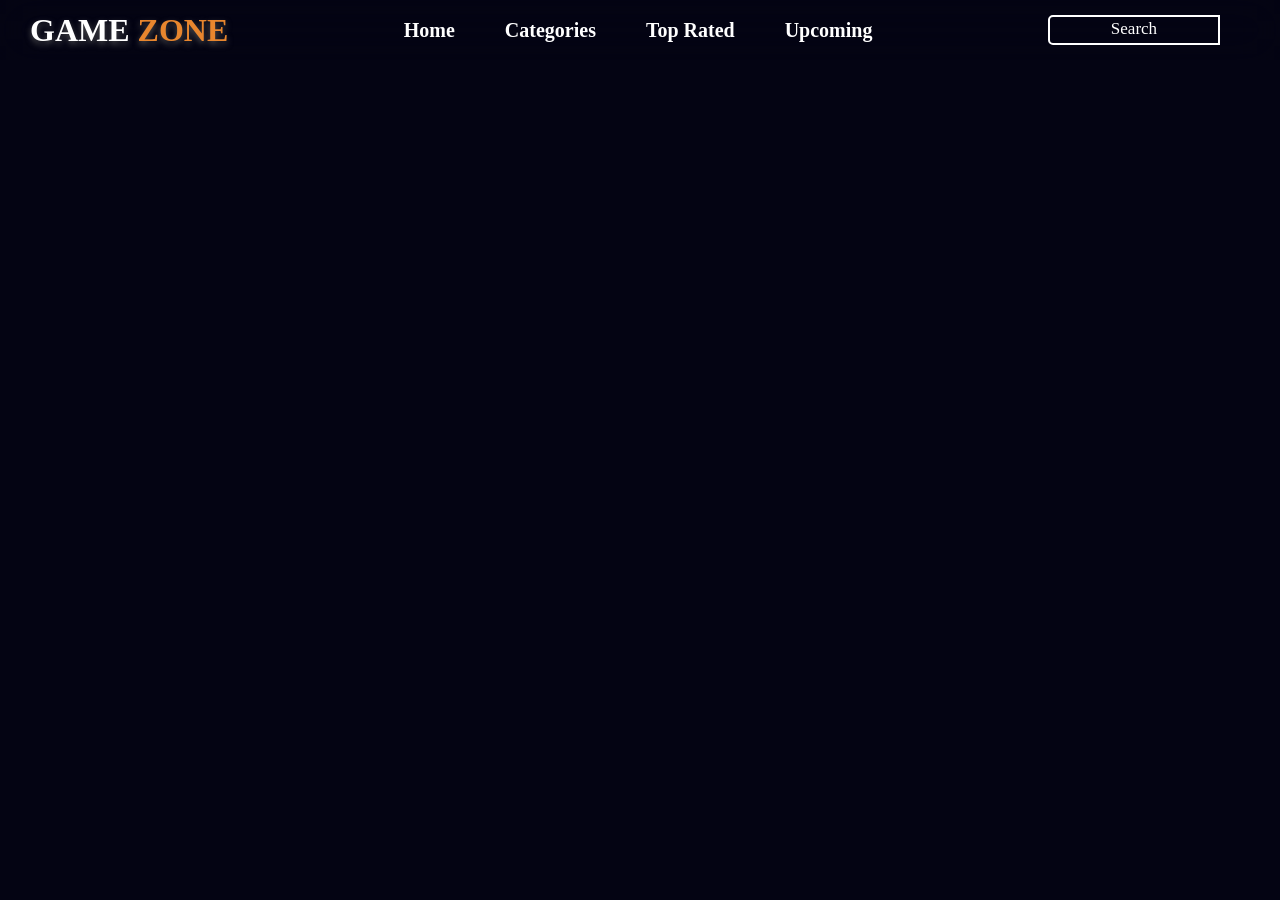
==== category.html @ 9d4fc652 "Category.html added and built nav bar in it" ====
<!DOCTYPE html>
<html lang="en">
<head>
    <meta charset="UTF-8">
    <meta name="viewport" content="width=device-width, initial-scale=1.0">
    <title>Document</title>
    <link rel="stylesheet" href="style.css">
</head>
<body id="category-html">
    <!-- NAVBAR STARTS -->
    <div class="nav">
        <h1 class="nav-heading">GAME <span style="color: #e8862e;;">ZONE</span></h1>
        <div class="nav-links">
            <a href="csi.html" class="cat-link">Home</a>
            <a href="" class="cat-link">Categories</a>
            <a href="#Top" class="cat-link">Top Rated</a>
            <a href="#" class="cat-link">Upcoming</a>
        </div>
        <div class="search-bar">
            <input type="text" class="search" placeholder="Search">
            <div class="search-icon"></div>
        </div>
    </div>
    <!-- NAVBAR ENDS -->
</body>
</html>
---- style.css ----
*{
    margin: 0;
    padding: 0;
    box-sizing: border-box;
    font-family: Georgia, 'Times New Roman', Times, serif;
    color: white;
}
body{
   min-height: 100vh;
}

/* NAVBAR STARTS */
.nav{
    z-index: 99;
    position: absolute;
    top: 0;
    left: 0;
    display: flex;
    justify-content: space-between;
    align-items: center;
    padding: 30px;
    width: 100%;
    height: 50px;
    backdrop-filter: blur(20px);
}
.nav-heading{
    text-shadow: 0 3px 6px rgb(83, 83, 83);
    font-family: Georgia, 'Times New Roman', Times, serif;
}
.nav-links{
    display: flex;
    gap: 50px;
}
.link, .cat-link{
    text-decoration: none;
    color: rgb(190, 188, 188);
    font-weight: 800;
    font-family: Georgia, 'Times New Roman', Times, serif;
    font-size: 20px;
}
.link:hover{
    color: #e8862e;
}
.search-bar{
    display: flex;
}
.search{
    border: 2px solid white;
    border-top-left-radius: 5px;
    border-bottom-left-radius: 5px;
    height: 30px;
    background-color: transparent;
}
.search::placeholder{
    text-align: center;
    color: white;
    font-family: Georgia, 'Times New Roman', Times, serif;
    font-size: 17px;
}
.search-icon{
    width: 30px;
    height: 30px;
    background-image: url('search-icon.png');
    background-size: cover;
    background-position: center;
    border-top-right-radius: 5px;
    border-bottom-right-radius: 5px;
}

/* NAVBAR ENDS */

/* HEADER STARTS */

.main-content{
    display: flex;
    position: relative;
    justify-content: center;
    align-items: center;
    height: 100vh;
    background-image: url('images/ui.jpg');
    background-size: cover;
    background-position: center;
    background-attachment: fixed;
}
.main-content::after{
    content: "";
    position: absolute;
    bottom: 0;
    left: 0;
    width: 100%;
    height: 150px; 
    background: linear-gradient(to bottom, transparent, #01020f);
    pointer-events: none;
}
/* #01051e */
.main-text{
    margin-top: 200px;
    display: block;
    padding-top: 60px;
    padding-bottom: 40px;
    border-radius: 30px;
    font-size: 30px;
    width: 700px;
    position: absolute;
    left: 80px;
    backdrop-filter: blur(1.5px);
    animation: fade-up ease-in;
    animation-timeline: scroll(); 
    animation-range: 0% 100%;
}
@keyframes fade-up {
    from {
        transform: scale(1);
        opacity: 1;
    }
    to {
        transform: scale(0);
        opacity: 0;
    }
}
.hero-text{
    text-shadow: 0 3px 6px rgb(83, 83, 83);
    font-family: Georgia, 'Times New Roman', Times, serif;
}
.hero-para{
    font-size: 20px;
    font-family:Cambria, Cochin, Georgia, Times, 'Times New Roman', serif;
    color: rgb(190, 188, 188);
    margin-top: 40px;
}
.explore{
    display: flex;
    justify-content: center;
    align-items: center;
    margin-top: 30px;
    height: 40px;
    width: 200px;
    border: 2px solid white;
    border-radius: 10px;
    background-color: transparent;
    font-size: 16px;
    font-family: Georgia, 'Times New Roman', Times, serif;
    font-weight: 600;
    color: white;
    text-shadow: 0 3px 6px rgb(83, 83, 83);
}
.Explore:hover{
    color: #e8862e;
}

/* HEADER ENDS */

/* MAIN STARTS */

main{
    background-color:#01020f;
}
.section{
    display: flex;
    justify-content: space-between;
    align-items: center;
    width: 100%;
    height: auto;
    padding: 30px;
    animation: fade linear;
    animation-timeline: view();
    animation-range: entry 0 cover 40%;
}
#Popular{
    padding-top: 70px;
}
.section-heading{
    font-size: 40px;
    font-weight: 800;
    letter-spacing: 3px;
    text-shadow: 0 3px 6px rgb(83, 83, 83);
    margin-bottom: 10px;
}
.section-text{
    color: rgb(190, 188, 188);
    font-size: 20px;
}
.view{
    height: 30px;
}
#view{
    height: 30px;
    background-color: transparent;
    border: none;
     font-size: 20px;
}
.section-cards {
    display: grid;
    grid-template-columns: repeat(4, 1fr);     
    gap: 20px;                              
    padding: 40px;
    animation: fade linear;
    animation-timeline: view();
    animation-range: entry 0 cover 40%;
}
@keyframes fade{
    from{
        opacity: 0;
        scale: .5;
    }
    to{
        opacity: 1;
        scale: 1;
    }
}
.card {
  display: flex;
  flex-direction: column;
  color: white;
  height: 170px;
  width: 20vw;
  padding-inline: 20px;
  padding-block: 15px;
  background-color: #071336;
  box-shadow: 0 0 15px 5px #071336;
  border-radius: 10px;
  transition: all .5s ease-in-out;
}
#card1{
    background-image: url("images/Cyberpunk.png");
    background-size: cover;
    background-position: center;
}
#card2{
    background-image: url("images/pubg.webp");
    background-size: cover;
    background-position: center;
}
#card3{
    background-image: url("images/Survival.webp");
    background-size: cover;
    background-position: center;
}
#card4{
    background-image: url("images/RPG.webp");
    background-size: cover;
    background-position: center;
}
#card5{
    background-image: url("images/Tony\ Hawk\'s.webp");
    background-size: cover;
    background-position: center;
}
#card6{
    background-image: url("images/Grand\ Theft\ Auto.webp");
    background-size: cover;
    background-position: center;
}
#card7{
    background-image: url("images/Elden\ Ring.jpg");
    background-size: cover;
    background-position: center;
}
#card8{
    background-image: url("images/Super\ Mario\ Galaxy\ 2.jpg");
    background-size: cover;
    background-position: center;
}
.card-section{
    margin-block: auto;
    margin-inline: auto;
    width: 70%;
    height: 35%;
    border-radius: 20px;
    border: 2px solid white;
    background-color: transparent;
    font-size: clamp(.8rem, 2vw, 2em);
    font-weight: 700;
    backdrop-filter: blur(20px);
}
.card:hover{
    transform: translateY(-20px);
}

/* MAIN ENDS */

/* FOOTER STARTS */

.foot{
    display: grid;
    grid-template-columns: 2fr 1fr 1fr ;     
    gap: 20px;                              
    padding: 40px;
    background-color: #040413;
}
.footer-cards{
    background-color: transparent;
    border: none;
    border-radius: 8px;
    padding: 20px;
    color: white;
    height: 200px;
}
.conclude{
    display: flex;
    flex-direction: column;
}
.foot-card-head{
    font-size: 40px;
    font-family:'Times New Roman', Times, serif;
    margin-bottom: 20px;
    text-shadow: 0 3px 6px rgb(83, 83, 83);
}
.nav-link{
    margin-bottom: 10px;
    text-decoration: none;
    color: rgb(190, 188, 188);
    font-weight: 600;
    font-family: Arial, Helvetica, sans-serif;
    font-size: 16px;
}
.foot-card-text{
    font-family: Arial, Helvetica, sans-serif;
    color: rgb(190, 188, 188);
    font-size: 17px;
    font-weight: 600;
}

/* FOOTER ENDS */

/* CATEGORY.HTML */

#category-html{
    background-color: #040413;
}
.cat-link{
    color: white;
}
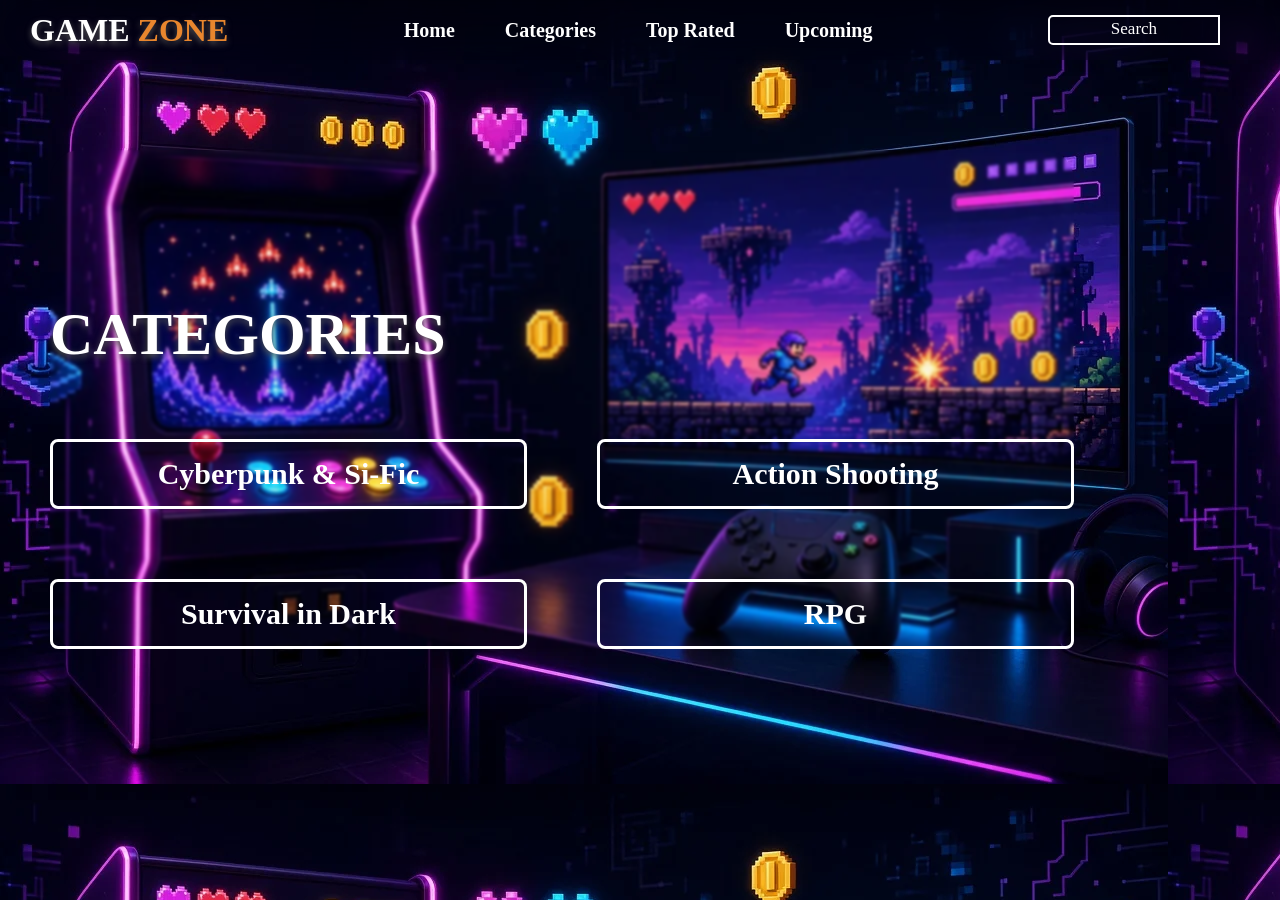
==== commit 2bb8a138: "Header bg-img and content added" ====
--- a/category.html
+++ b/category.html
@@ -22,5 +22,25 @@
         </div>
     </div>
     <!-- NAVBAR ENDS -->
+
+    <!-- HEADER STARTS -->
+
+    <header>
+        <div class="cat-main-content">
+            <div class="cat-main-text">
+                <h1 class="hero-text">
+                    CATEGORIES</h1>
+                <div class="cat-cards">
+                    <div class="cat-card"><a href="#cyberpunk" id="cat-a">Cyberpunk &amp; Si-Fic</a></div>
+                    <div class="cat-card"><a href="#action-shoot" id="cat-a">Action Shooting</a></div>
+                    <div class="cat-card"><a href="#survive" id="cat-a" >Survival in Dark</a></div>
+                    <div class="cat-card"><a href="#mythic" id="cat-a">RPG </a></div>
+                </div>
+            </div>
+        </div>
+
+     </header>
+
+     <!-- HEADER ENDS -->
 </body>
 </html>
--- a/style.css
+++ b/style.css
@@ -331,3 +331,52 @@
 .cat-link{
     color: white;
 }
+
+/* HEADER STARTS */
+
+.cat-main-content{
+    background-image: url('images/all-cat.webp');
+    height: 100vh;
+}
+.cat-main-text{
+    display: block;
+    padding-top: 150px;
+    /* padding-bottom: 40px; */
+    border-radius: 30px;
+    font-size: 30px;
+    width: 80%;
+    position: absolute;
+    left: 50px;
+    top: 150px;
+    backdrop-filter: blur(1.5px);
+    animation: fade-up ease-in;
+    animation-timeline: scroll(); 
+    animation-range: 0% 100%;
+}
+.cat-cards{
+    display: grid;
+    grid-template-columns: repeat(2, 1fr);
+    grid-template-rows: repeat(2, 1fr);
+    gap: 70px;
+    padding-top: 70px;
+}
+.cat-card{
+    display: flex;
+    justify-content: center;
+    align-items: center;
+    width: 100%;
+    height: auto;
+    background-color: transparent;
+    border: 3px solid white;
+    padding: 15px;
+    border-radius: 8px;
+    font-weight: 600;
+}
+#cat-a{
+    text-decoration: none;
+}
+#cat-a:hover{
+    color:#e8862e;
+}
+
+/* HEADER ENDS */
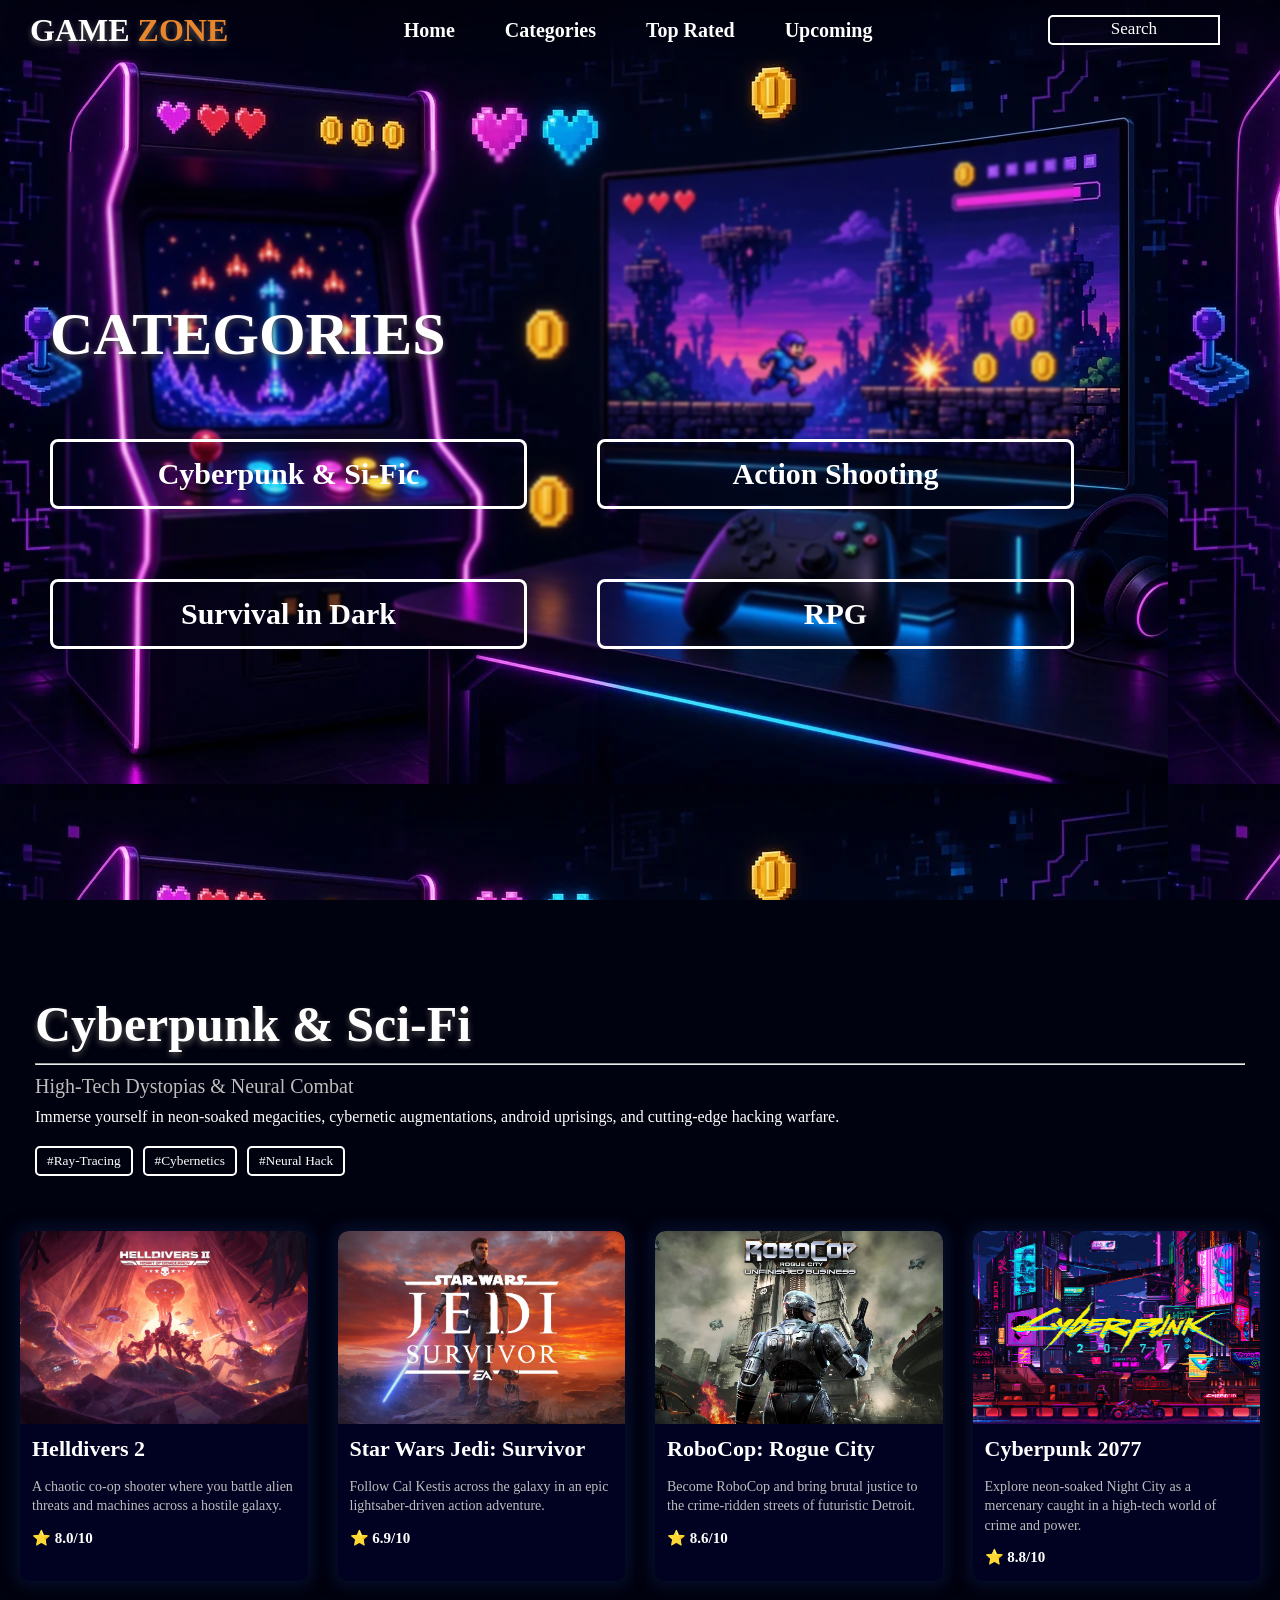
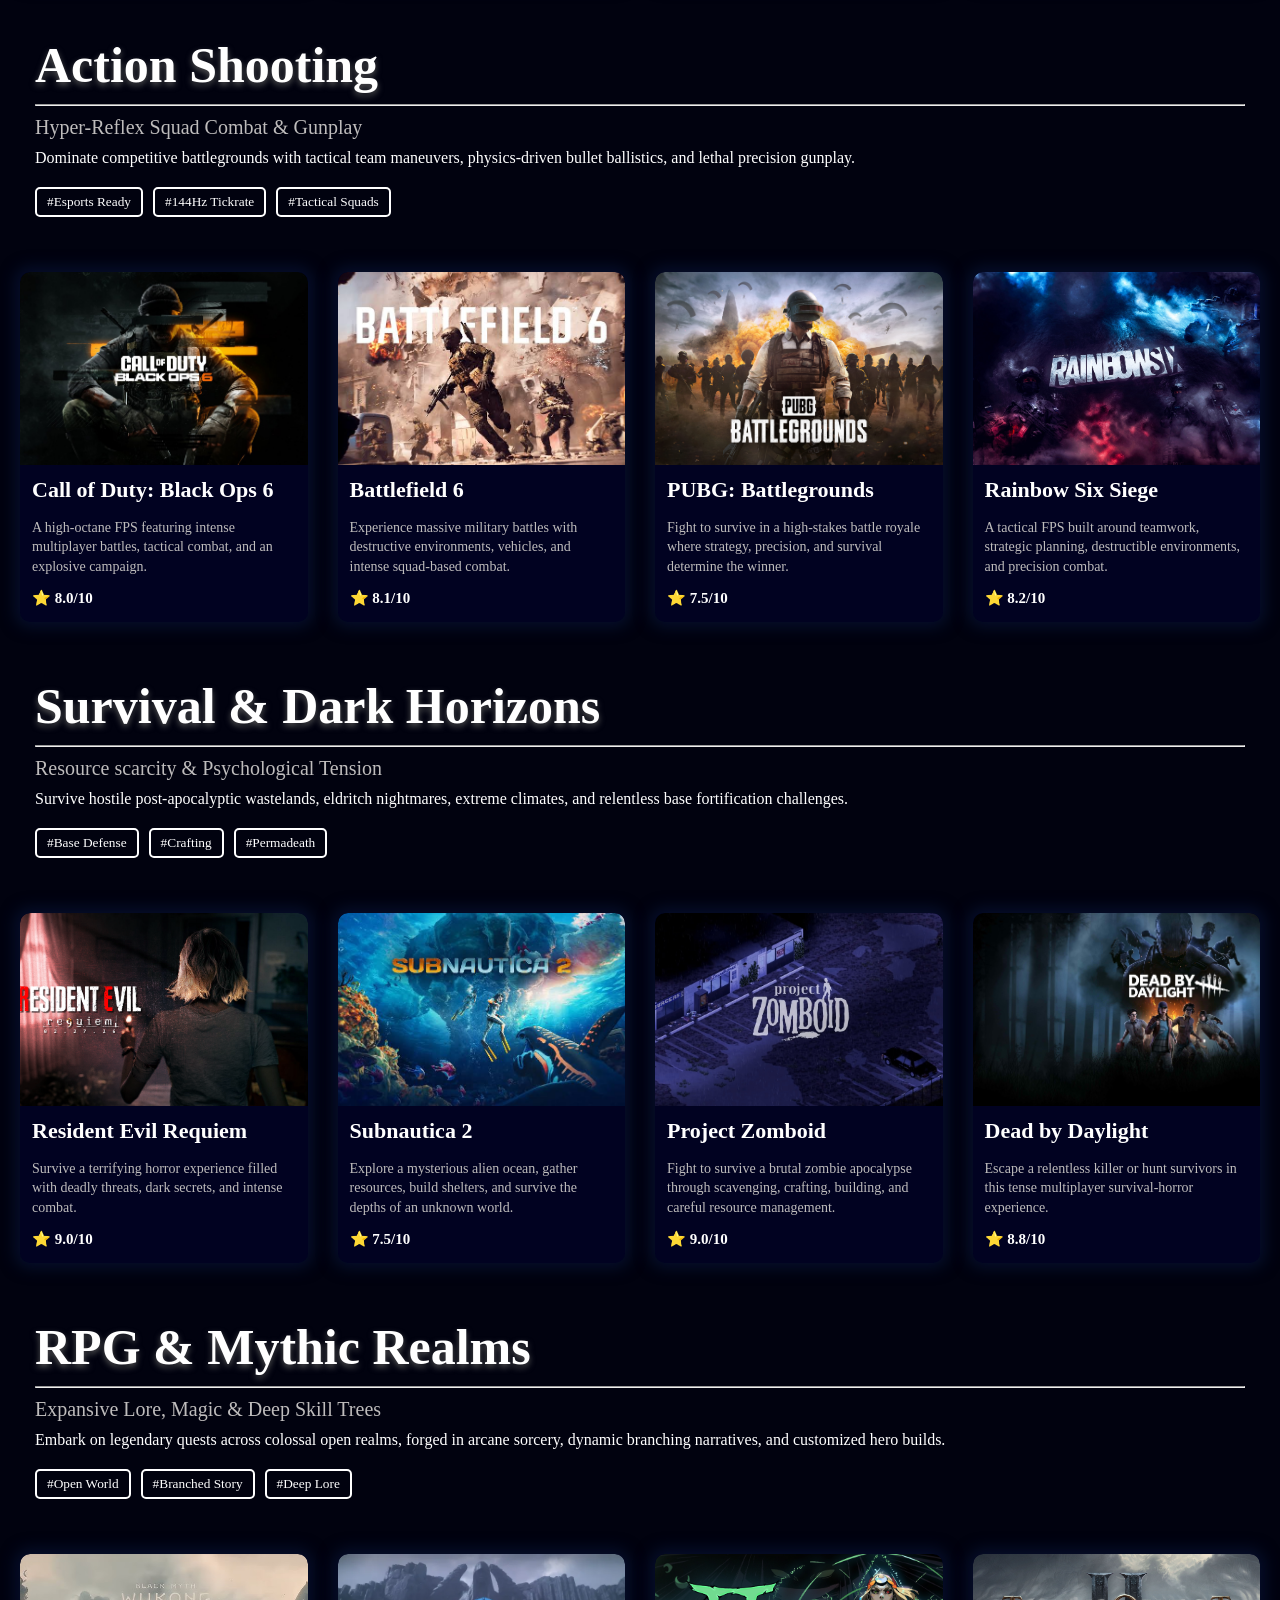
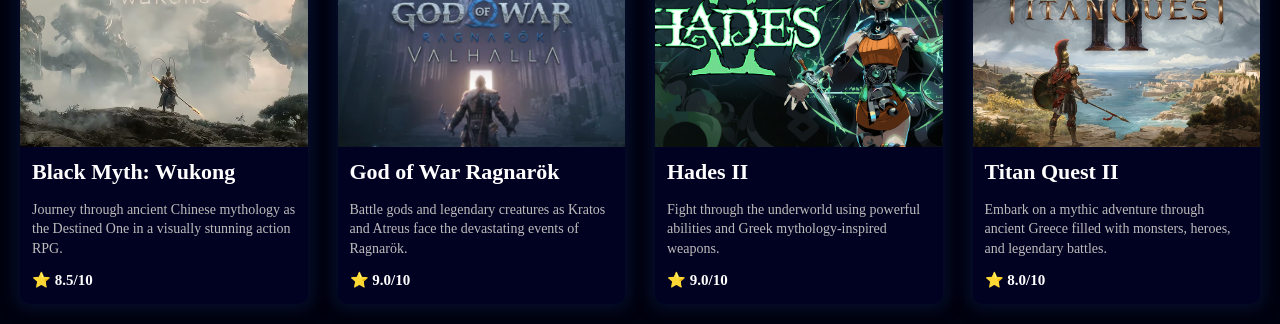
==== commit a76374bd: "Added the games of all categories in header: cyberpunk, action, survival, rpg" ====
--- a/category.html
+++ b/category.html
@@ -42,5 +42,208 @@
      </header>
 
      <!-- HEADER ENDS -->
+
+     <!-- MAIN STARTS -->
+     
+     <main>
+
+        <!-- CYBERPUNK -->
+
+        <div class="individual-cat"id="cyberpunk">
+            <h3 class="card-heading" id="sci">Cyberpunk &amp; Sci-Fi</h3>
+                <hr>
+                <p 
+                class="card-subhead">High-Tech Dystopias &amp; Neural Combat</p>
+                <p class="card-text">Immerse yourself in neon-soaked megacities, cybernetic augmentations, android uprisings, and cutting-edge hacking warfare.</p>
+                <div class="btn">
+                    <button class="keyword">#Ray-Tracing</button>
+                    <button class="keyword">#Cybernetics</button>
+                    <button class="keyword">#Neural Hack</button>
+                </div>
+        </div>
+        <div class="cat-main-cards">
+            <div class="cat-main-card">
+                <div class="cat-main-card-img" id="cat-card1"></div>
+            <div class="game-info">
+            <h3>Helldivers 2</h3>
+            <p>A chaotic co-op shooter where you battle alien threats and machines across a hostile galaxy.</p>
+            <span>⭐ 8.0/10</span>
+        </div>
+            </div>
+            <div class="cat-main-card">
+                <div class="cat-main-card-img"id="cat-card2"></div>
+                <div class="game-info">
+            <h3>Star Wars Jedi: Survivor</h3>
+            <p>Follow Cal Kestis across the galaxy in an epic lightsaber-driven action adventure.</p>
+            <span>⭐ 6.9/10</span>
+        </div>
+            </div>
+            <div class="cat-main-card">
+                <div class="cat-main-card-img"id="cat-card3"></div>
+                <div class="game-info">
+            <h3>RoboCop: Rogue City</h3>
+            <p>Become RoboCop and bring brutal justice to the crime-ridden streets of futuristic Detroit.</p>
+            <span>⭐ 8.6/10</span>
+        </div>
+            </div>
+            <div class="cat-main-card">
+                <div class="cat-main-card-img"id="cat-card4"></div>
+                 <div class="game-info">
+            <h3>Cyberpunk 2077</h3>
+            <p>Explore neon-soaked Night City as a mercenary caught in a high-tech world of crime and power.</p>
+            <span>⭐ 8.8/10</span>
+        </div>
+            </div>
+        </div>
+
+        <!-- CYBERPUNK -->
+
+        <!-- ACTION SHOOTING -->
+
+        <div class="individual-cat"id="action-shoot">
+            <h3 class="card-heading">Action Shooting</h3>
+                <hr>
+                <p 
+                class="card-subhead">Hyper-Reflex Squad Combat &amp; Gunplay</p>
+                <p class="card-text">Dominate competitive battlegrounds with tactical team maneuvers, physics-driven bullet ballistics, and lethal precision gunplay.</p>
+                <div class="btn">
+                    <button class="keyword">#Esports Ready</button>
+                    <button class="keyword">#144Hz Tickrate</button>
+                    <button class="keyword">#Tactical Squads</button>
+                </div>
+        </div>
+        <div class="cat-main-cards">
+            <div class="cat-main-card">
+                <div class="cat-main-card-img" id="cat-card5"></div>
+                <div class="game-info">
+                <h3>Call of Duty: Black Ops 6</h3>
+                <p>A high-octane FPS featuring intense multiplayer battles, tactical combat, and an explosive campaign.</p>
+                <span>⭐ 8.0/10</span>
+            </div>
+            </div>
+            <div class="cat-main-card"><div class="cat-main-card-img"id="cat-card6"></div>
+            <div class="game-info">
+        <h3>Battlefield 6</h3>
+        <p>Experience massive military battles with destructive environments, vehicles, and intense squad-based combat.</p>
+        <span>⭐ 8.1/10</span>
+    </div>
+        </div>
+            <div class="cat-main-card"><div class="cat-main-card-img"id="cat-card7"></div>
+            <div class="game-info">
+        <h3>PUBG: Battlegrounds</h3>
+        <p>Fight to survive in a high-stakes battle royale where strategy, precision, and survival determine the winner.</p>
+        <span>⭐ 7.5/10</span>
+    </div>
+        </div>
+            <div class="cat-main-card"><div class="cat-main-card-img"id="cat-card8"></div>
+                <div class="game-info">
+        <h3>Rainbow Six Siege</h3>
+        <p>A tactical FPS built around teamwork, strategic planning, destructible environments, and precision combat.</p>
+        <span>⭐ 8.2/10</span>
+    </div>
+        </div>
+        </div>
+
+         <!-- ACTION SHOOTING -->
+
+         <!-- SURVIVAL -->
+
+        <div class="individual-cat"id="survive">
+            <h3 class="card-heading">Survival &amp; Dark Horizons</h3>
+                <hr>
+                <p 
+                class="card-subhead">Resource scarcity &amp; Psychological Tension</p>
+                <p class="card-text">Survive hostile post-apocalyptic wastelands, eldritch nightmares, extreme climates, and relentless base fortification challenges.</p>
+                <div class="btn">
+                    <button class="keyword">#Base Defense</button>
+                    <button class="keyword">#Crafting</button>
+                    <button class="keyword">#Permadeath</button>
+                </div>
+        </div>
+        <div class="cat-main-cards">
+            <div class="cat-main-card">
+                <div class="cat-main-card-img" id="cat-card9"></div>
+                    <div class="game-info">
+                    <h3>Resident Evil Requiem</h3>
+                    <p>Survive a terrifying horror experience filled with deadly threats, dark secrets, and intense combat.</p>
+                    <span>⭐ 9.0/10</span>
+        </div>
+            </div>
+            <div class="cat-main-card"><div class="cat-main-card-img"id="cat-card10"></div>
+                <div class="game-info">
+                <h3>Subnautica 2</h3>
+                <p>Explore a mysterious alien ocean, gather resources, build shelters, and survive the depths of an unknown world.</p>
+                <span>⭐ 7.5/10</span>
+        </div>
+        </div>
+            <div class="cat-main-card"><div class="cat-main-card-img"id="cat-card11"></div>
+                <div class="game-info">
+                <h3>Project Zomboid</h3>
+                <p>Fight to survive a brutal zombie apocalypse through scavenging, crafting, building, and careful resource management.</p>
+                <span>⭐ 9.0/10</span>
+        </div>
+        </div>
+            <div class="cat-main-card"><div class="cat-main-card-img"id="cat-card12"></div>
+                <div class="game-info">
+                <h3>Dead by Daylight</h3>
+                <p>Escape a relentless killer or hunt survivors in this tense multiplayer survival-horror experience.</p>
+                <span>⭐ 8.8/10</span>
+        </div>
+        </div>
+        </div>
+
+        <!-- SURVIVAL -->
+
+        <!-- MYTHIC -->
+
+        <div class="individual-cat"id="mythic">
+            <h3 class="card-heading">RPG &amp; Mythic Realms</h3>
+                <hr>
+                <p 
+                class="card-subhead">Expansive Lore, Magic &amp; Deep Skill Trees</p>
+                <p class="card-text">Embark on legendary quests across colossal open realms, forged in arcane sorcery, dynamic branching narratives, and customized hero builds.</p>
+                <div class="btn">
+                    <button class="keyword">#Open World</button>
+                    <button class="keyword">#Branched Story</button>
+                    <button class="keyword">#Deep Lore</button>
+                </div>
+        </div>
+        <div class="cat-main-cards">
+            <div class="cat-main-card">
+                <div class="cat-main-card-img" id="cat-card13"></div>
+                    <div class="game-info">
+                    <h3>Black Myth: Wukong</h3>
+                    <p>Journey through ancient Chinese mythology as the Destined One in a visually stunning action RPG.</p>
+                    <span>⭐ 8.5/10</span>
+        </div>
+            </div>
+            <div class="cat-main-card"><div class="cat-main-card-img"id="cat-card14"></div>
+                <div class="game-info">
+                <h3>God of War Ragnarök</h3>
+                <p>Battle gods and legendary creatures as Kratos and Atreus face the devastating events of Ragnarök.</p>
+                <span>⭐ 9.0/10</span>
+        </div>
+        </div>
+            <div class="cat-main-card"><div class="cat-main-card-img"id="cat-card15"></div>
+                <div class="game-info">
+                <h3>Hades II</h3>
+                <p>Fight through the underworld using powerful abilities and Greek mythology-inspired weapons.</p>
+                <span>⭐ 9.0/10</span>
+        </div> 
+        </div>
+            <div class="cat-main-card"><div class="cat-main-card-img"id="cat-card16"></div>
+                <div class="game-info">
+                <h3>Titan Quest II</h3>
+                <p>Embark on a mythic adventure through ancient Greece filled with monsters, heroes, and legendary battles.</p>
+                <span>⭐ 8.0/10</span>
+        </div>
+        </div>
+        </div>
+
+        <!-- MYTHIC -->
+
+     </main>
+
+     <!-- MAIN ENDS -->
 </body>
 </html>
--- a/style.css
+++ b/style.css
@@ -380,3 +380,144 @@
 }
 
 /* HEADER ENDS */
+
+/* MAIN STARTS */
+
+.individual-cat{
+    display: flex;
+    flex-direction: column;
+    justify-content: center;
+    padding: 35px;
+    animation: fade linear;
+    animation-timeline: view();
+    animation-range: entry 0 cover 40%;
+}
+#sci{
+    padding-top: 60px;
+}
+.card-heading{
+    font-size: 50px;
+    text-shadow: 0 3px 6px rgb(83, 83, 83);
+    padding-bottom: 10px;
+}
+.card-subhead{
+    margin-top: 10px;
+    color: rgb(190, 188, 188);
+    font-family: Georgia, 'Times New Roman', Times, serif;
+    font-size: 20px;
+    padding-bottom: 10px;
+}
+.btn{
+    margin-top: 20px;
+    display: flex;
+    gap: 10px;
+}
+.keyword{
+    display: flex;
+    justify-content: center;
+    align-items: center;
+    padding: 10px;
+    width: auto;
+    height: 30px;
+    background-color: transparent;
+    border: 2px solid white;
+    border-radius: 5px;
+}
+.cat-main-cards{
+    display: grid;
+    grid-template-columns: repeat(4, 1fr);
+    gap: 30px;
+    padding: 20px;
+}
+.cat-main-card{
+    height: 350px;
+    width: 100%;
+    background-color: rgb(1, 2, 33);
+    box-shadow: 0 0 15px 5px #060f2c;
+    border-radius: 10px;
+    animation: fade linear;
+    animation-timeline: view();
+    animation-range: entry 0 cover 40%;
+    transition: all 0.5s ease-in-out;
+    overflow: hidden;
+}
+.cat-main-card:hover{
+    transform: translateY(-20px);
+}
+.cat-main-card-img{
+    height: 55%;
+    border-top-left-radius: 10px;
+    border-top-right-radius: 10px;
+    background-size: cover;
+    background-position: center;
+}
+#cat-card1{
+    background-image: url("images/cyber1.jpg");
+}
+#cat-card2{
+    background-image: url("images/cyber2.jpg");
+}
+#cat-card3{
+    background-image: url("images/cyber3.jpg");
+}
+#cat-card4{
+    background-image: url("images/cyber4.jpg");
+}
+#cat-card5{
+    background-image: url("images/action1.jpeg");
+}
+#cat-card6{
+    background-image: url("images/action2.jpg");
+}
+#cat-card7{
+    background-image: url("images/action3.jpg");
+}
+#cat-card8{
+    background-image: url("images/action4.jpg");
+}
+#cat-card9{
+    background-image: url("images/survival1.png");
+}
+#cat-card10{
+    background-image: url("images/survival2.jpg");
+}
+#cat-card11{
+    background-image: url("images/survival3.jpg");
+}
+#cat-card12{
+    background-image: url("images/survival4.jpg");
+}
+#cat-card13 {
+    background-image: url("images/rpg1.jpg");
+}
+#cat-card14 {
+    background-image: url("images/rpg2.webp");
+}
+#cat-card15 {
+    background-image: url("images/rpg3.jpg");
+}
+#cat-card16 {
+    background-image: url("images/rpg4.jpg");
+}
+.game-info{
+    display: flex;
+    flex-direction: column;
+    padding: 12px;
+    gap: 5px;
+
+}
+.game-info h3{
+    font-size: 22px;
+    margin-bottom: 10px;
+}
+.game-info p {
+    color: rgb(190, 188, 188);
+    font-size: 14px;
+    line-height: 1.4;
+    margin-bottom: 8px;
+}
+
+.game-info span {
+    font-size: 15px;
+    font-weight: 700;
+}
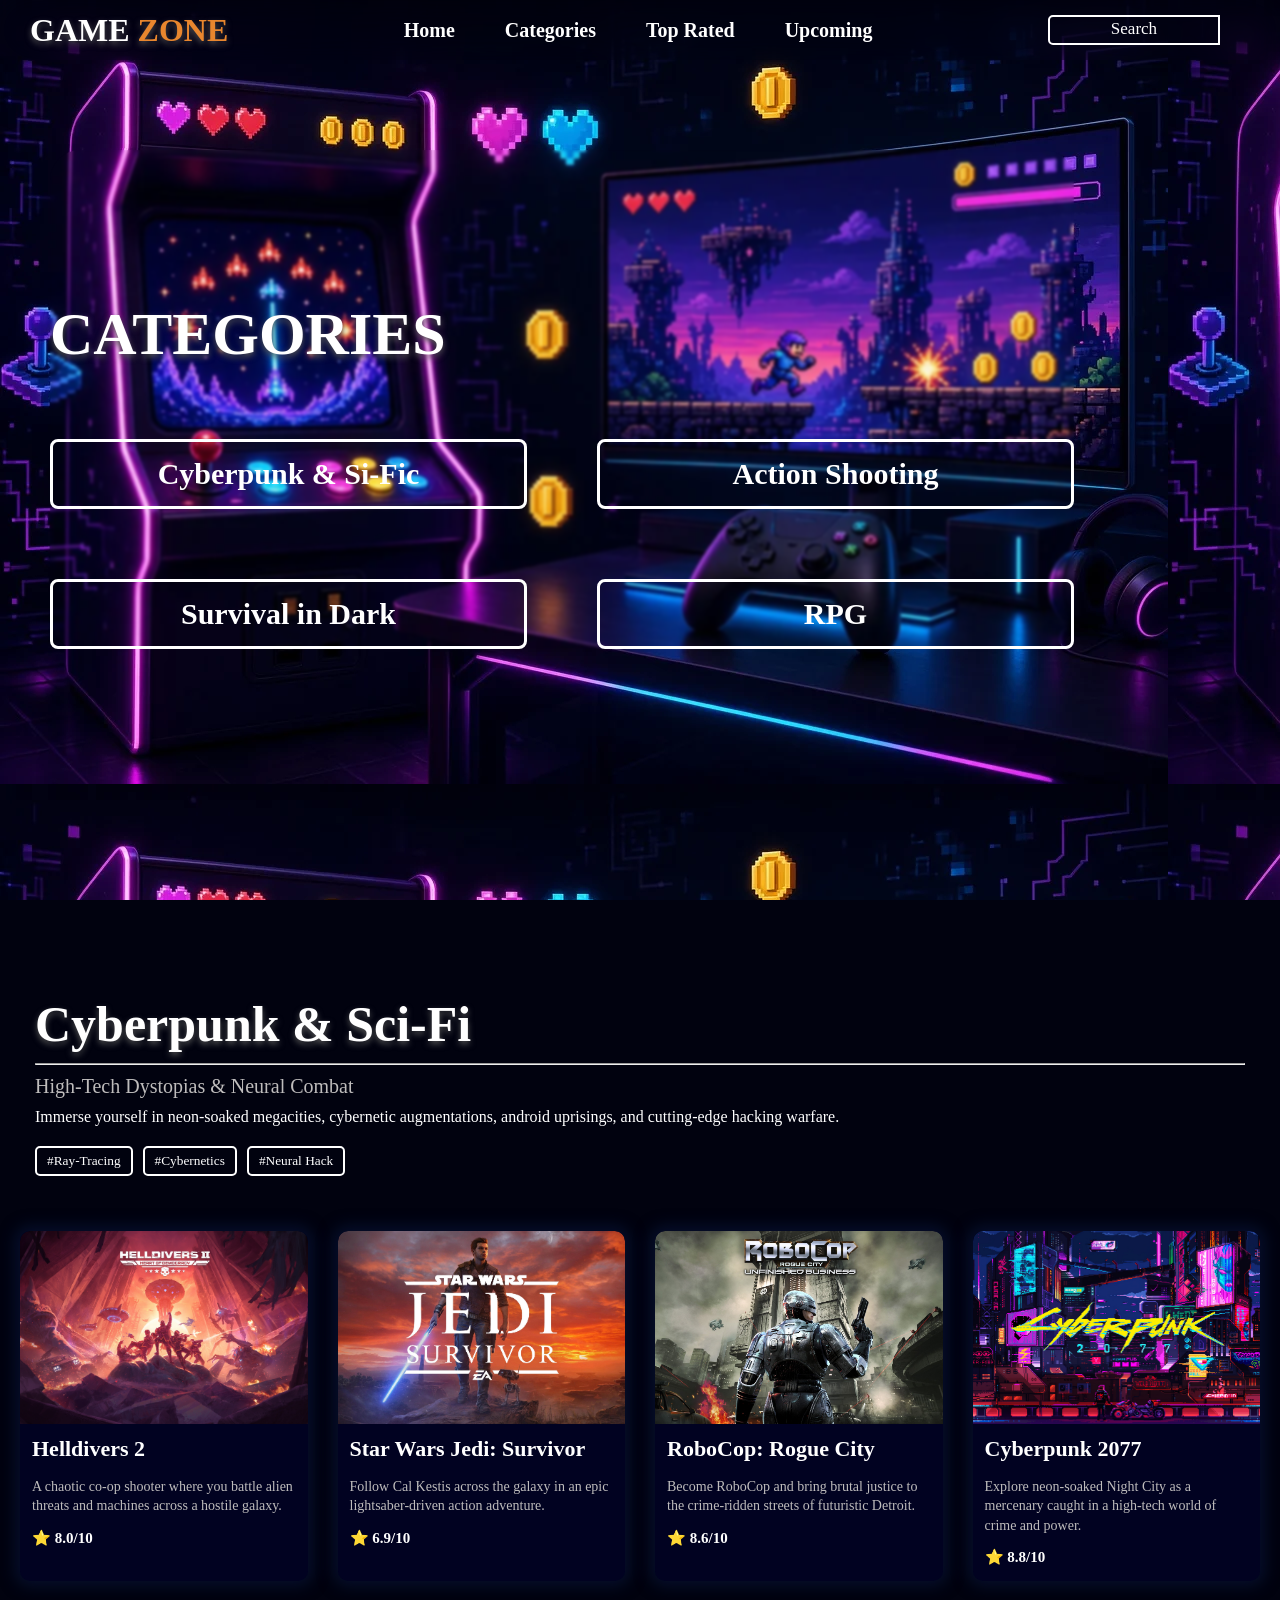
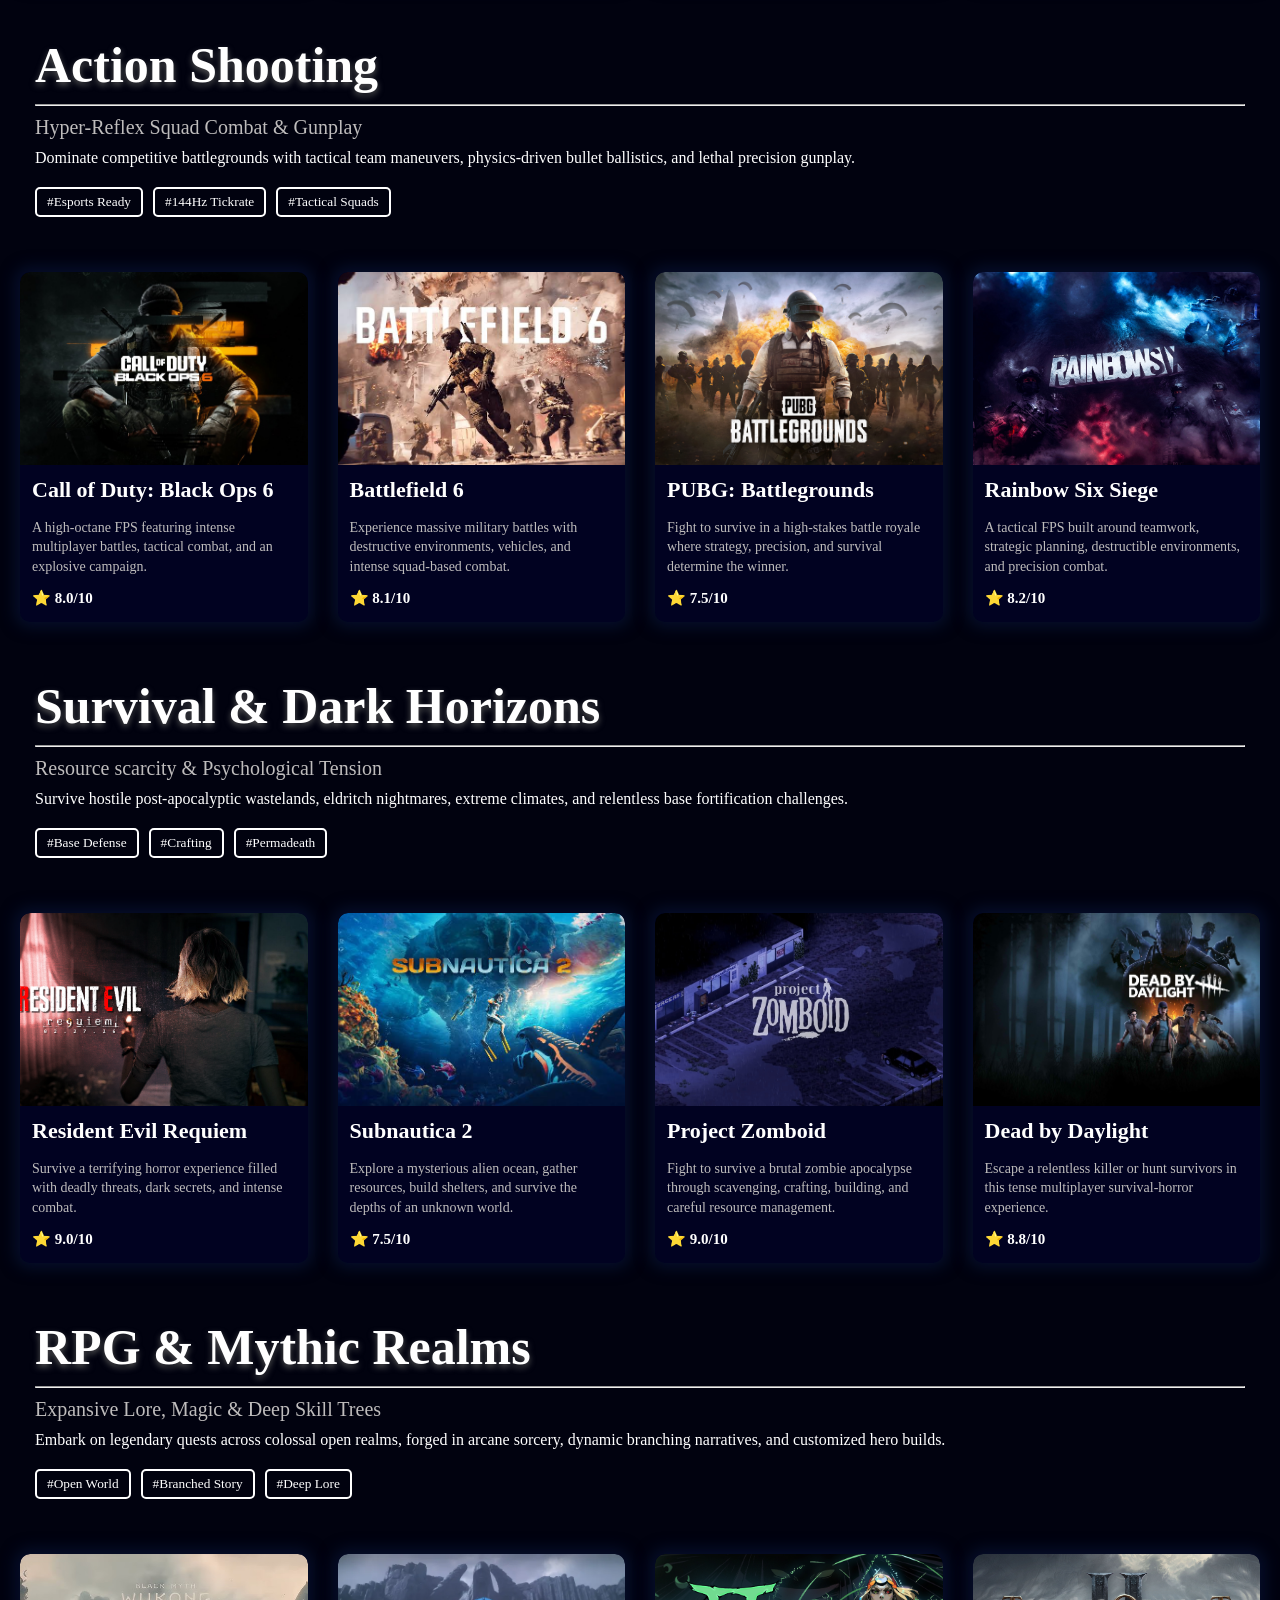
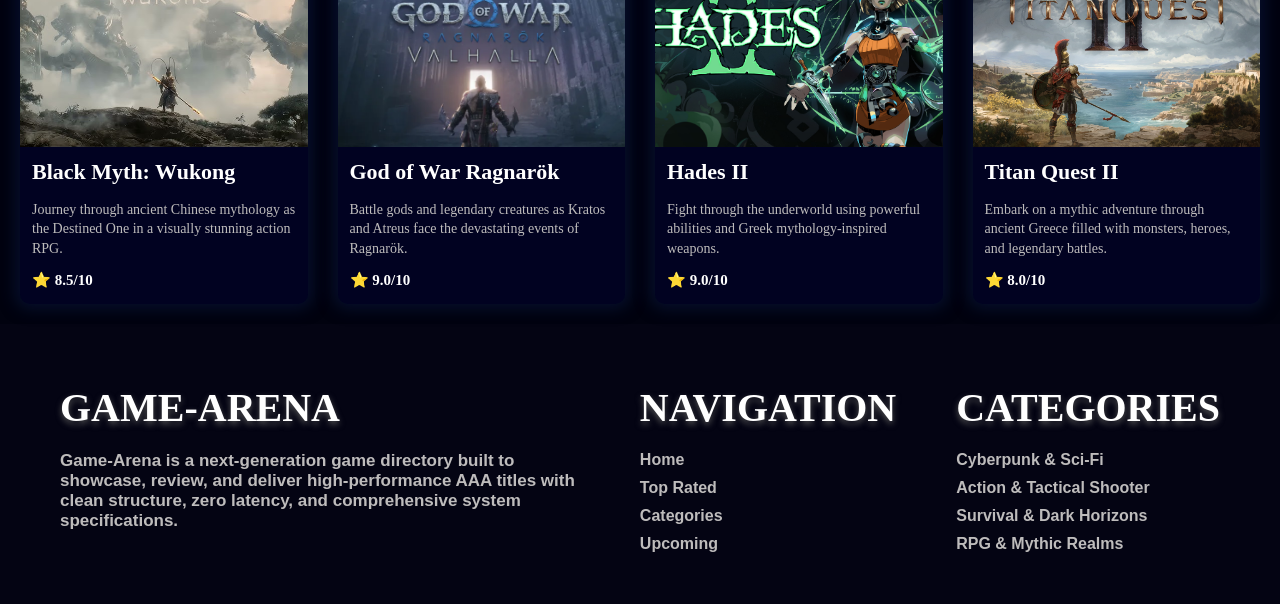
==== commit ffb774eb: "Added footer to category" ====
--- a/category.html
+++ b/category.html
@@ -245,5 +245,38 @@
      </main>
 
      <!-- MAIN ENDS -->
+
+     <!-- FOOTER STARTS -->
+
+     <footer>
+        <div class="foot">
+            <div class="footer-cards">
+                <div class="conclude">
+                    <h3 class="foot-card-head">GAME-ARENA</h3>
+                    <p class="foot-card-text">Game-Arena is a next-generation game directory built to showcase, review, and deliver high-performance AAA titles with clean structure, zero latency, and comprehensive system specifications.</p>
+                </div>
+            </div>
+            <div class="footer-cards">
+                <div class="conclude">
+                    <h3 class="foot-card-head">NAVIGATION</h3>
+                    <a href="csi.html" class="nav-link">Home</a>
+                    <a href="#Top" class="nav-link">Top Rated</a>
+                    <a href="#" class="nav-link">Categories</a>
+                    <a href="" class="nav-link">Upcoming</a>
+                </div>
+            </div>
+            <div class="footer-cards">
+                <div class="conclude">
+                    <h3 class="foot-card-head">CATEGORIES</h3>
+                    <a href="#cyberpunk" class="nav-link">Cyberpunk &amp; Sci-Fi</a>
+                    <a href="#action-shoot" class="nav-link">Action &amp; Tactical Shooter</a>
+                    <a href="#survive" class="nav-link">Survival &amp; Dark Horizons</a>
+                    <a href="#mythic" class="nav-link">RPG &amp; Mythic Realms</a>
+                </div>
+            </div>
+        </div>
+     </footer>
+
+     <!-- FOOTER ENDS -->
 </body>
 </html>
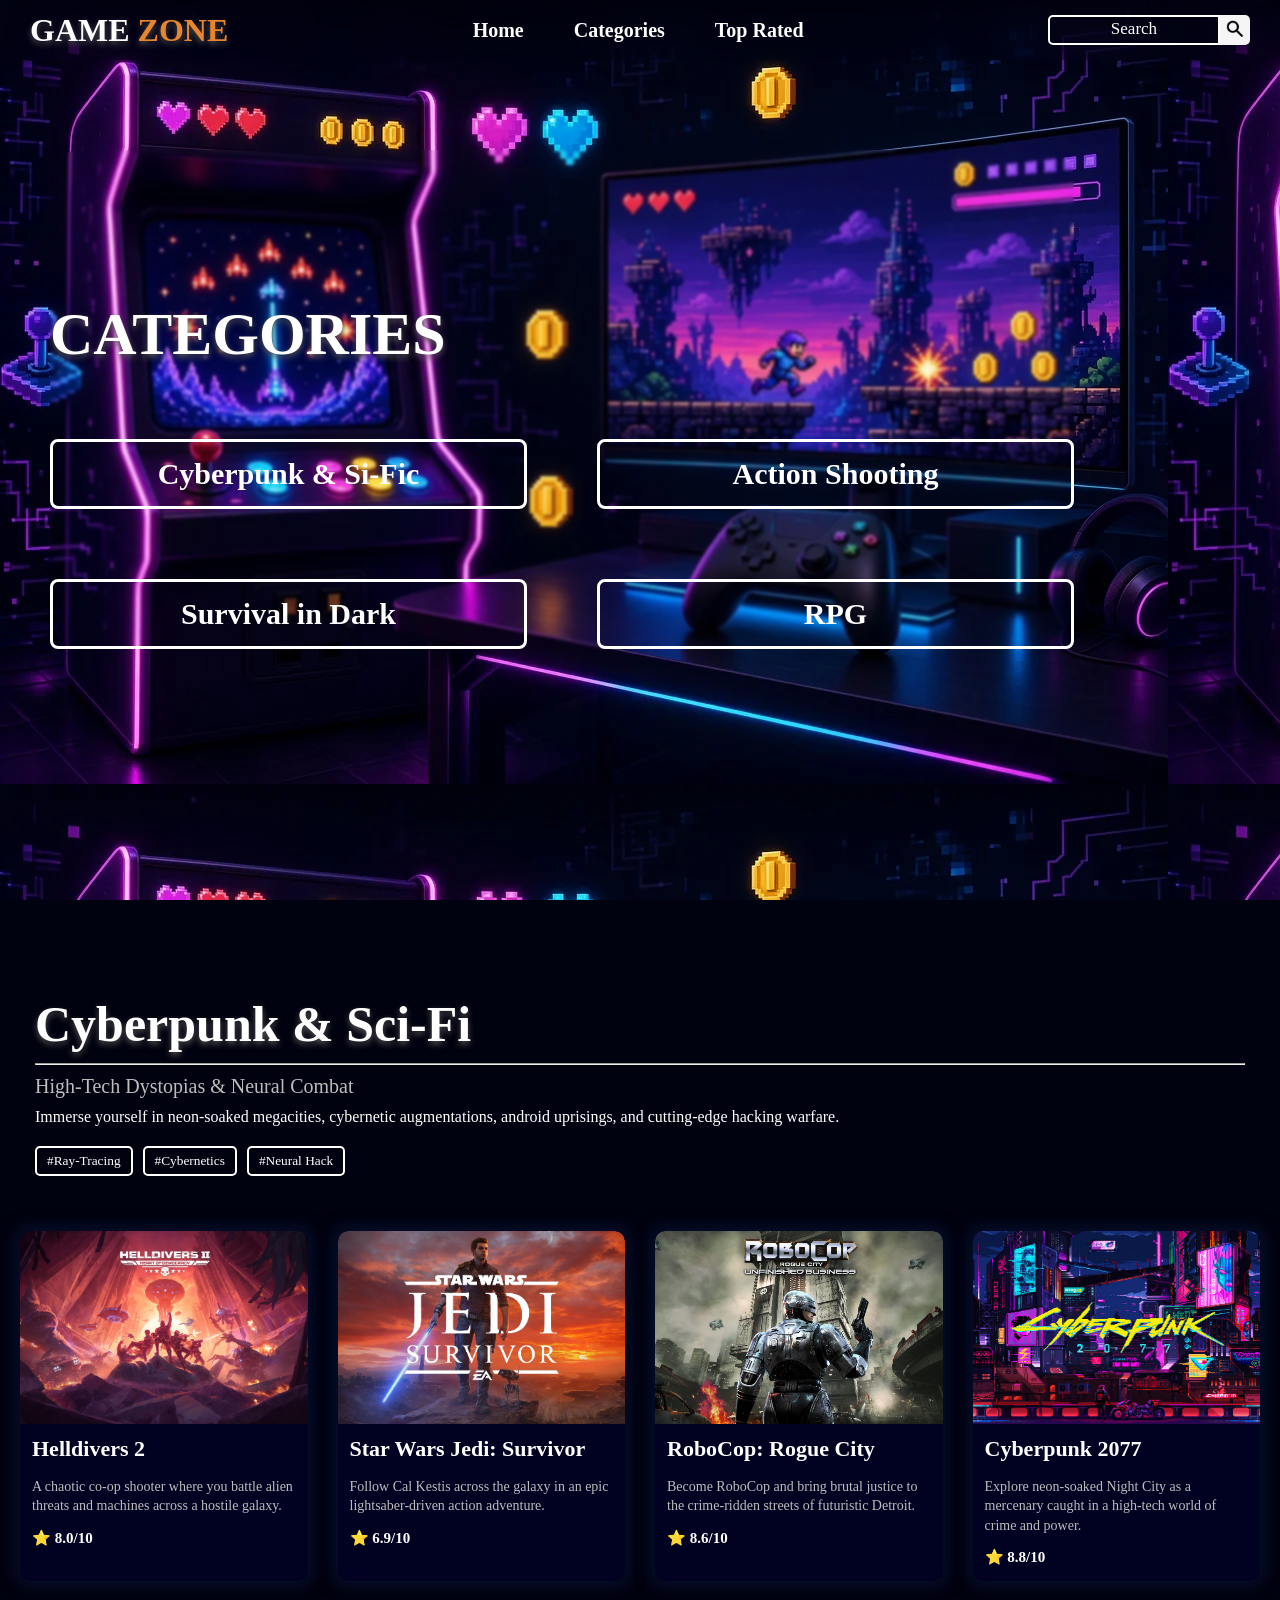
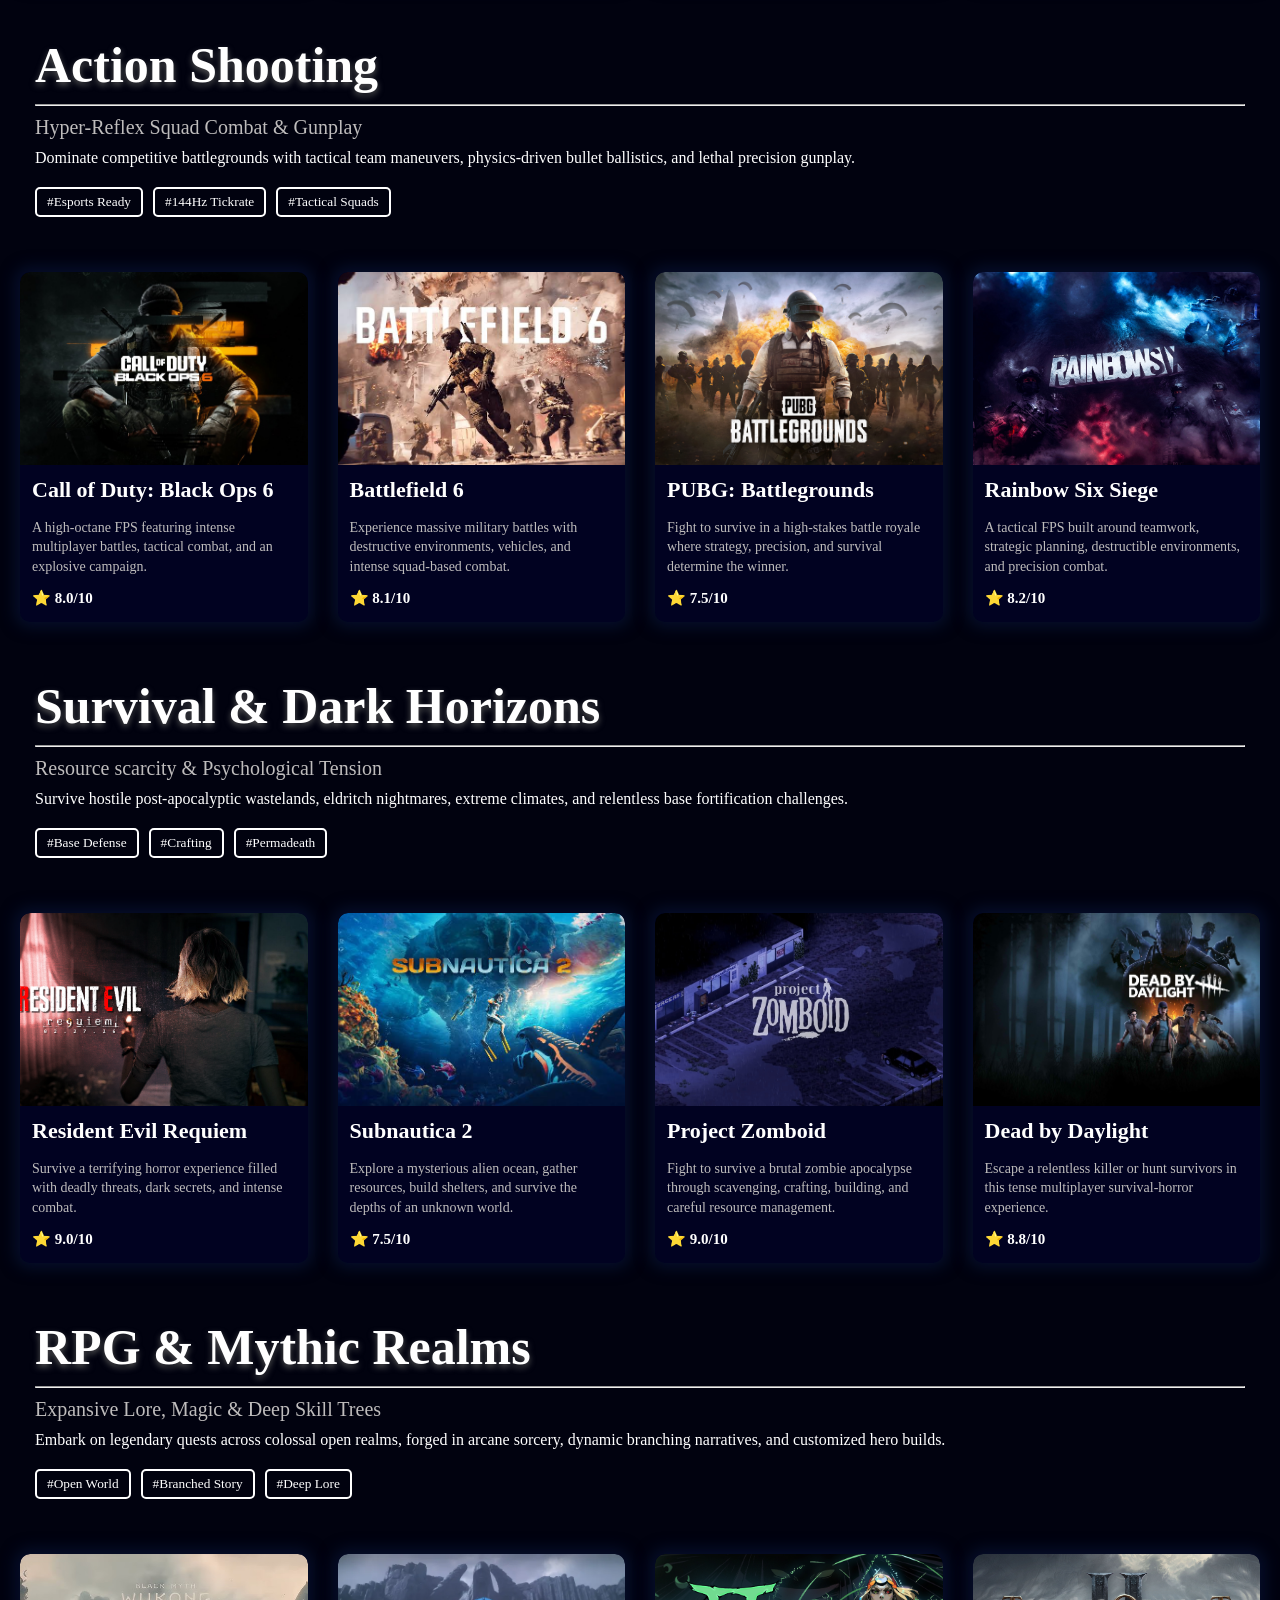
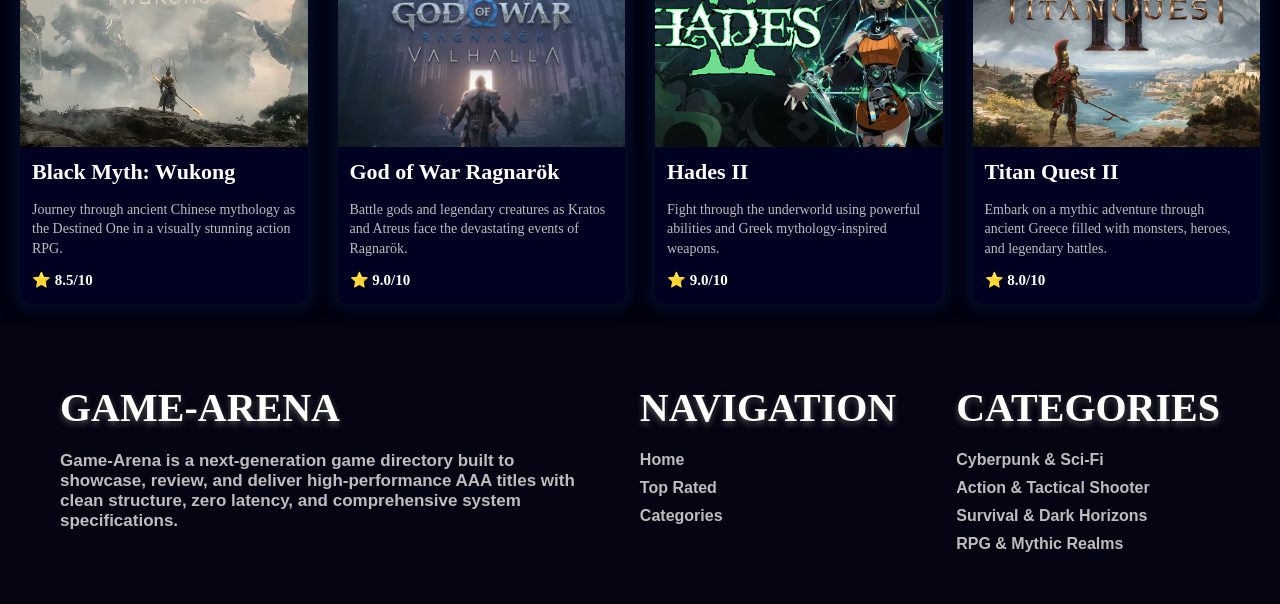
==== commit 1487728c: "Modified a tag and added footer" ====
--- a/category.html
+++ b/category.html
@@ -11,10 +11,9 @@
     <div class="nav">
         <h1 class="nav-heading">GAME <span style="color: #e8862e;;">ZONE</span></h1>
         <div class="nav-links">
-            <a href="csi.html" class="cat-link">Home</a>
-            <a href="" class="cat-link">Categories</a>
-            <a href="#Top" class="cat-link">Top Rated</a>
-            <a href="#" class="cat-link">Upcoming</a>
+            <a href="index.html" class="cat-link">Home</a>
+            <a href="category.html" class="cat-link">Categories</a>
+            <a href="top-rated.html" class="cat-link">Top Rated</a>
         </div>
         <div class="search-bar">
             <input type="text" class="search" placeholder="Search">
@@ -259,10 +258,9 @@
             <div class="footer-cards">
                 <div class="conclude">
                     <h3 class="foot-card-head">NAVIGATION</h3>
-                    <a href="csi.html" class="nav-link">Home</a>
-                    <a href="#Top" class="nav-link">Top Rated</a>
-                    <a href="#" class="nav-link">Categories</a>
-                    <a href="" class="nav-link">Upcoming</a>
+                    <a href="index.html" class="nav-link">Home</a>
+                    <a href="top-rated.html" class="nav-link">Top Rated</a>
+                    <a href="category.html" class="nav-link">Categories</a>
                 </div>
             </div>
             <div class="footer-cards">
--- a/style.css
+++ b/style.css
@@ -60,7 +60,7 @@
 .search-icon{
     width: 30px;
     height: 30px;
-    background-image: url('search-icon.png');
+    background-image: url('images/search-icon.png');
     background-size: cover;
     background-position: center;
     border-top-right-radius: 5px;
@@ -187,7 +187,7 @@
     height: 30px;
     background-color: transparent;
     border: none;
-     font-size: 20px;
+    font-size: 20px;
 }
 .section-cards {
     display: grid;
@@ -260,6 +260,24 @@
     background-image: url("images/Super\ Mario\ Galaxy\ 2.jpg");
     background-size: cover;
     background-position: center;
+}
+#direct{
+    text-decoration: none;
+}
+#direct:hover{
+    color: #e8862e;
+}
+.card-section{
+    margin-block: auto;
+    margin-inline: auto;
+    width: 70%;
+    height: 35%;
+    border-radius: 20px;
+    border: 2px solid white;
+    background-color: transparent;
+    font-size: clamp(.8rem, 2vw, 2em);
+    font-weight: 700;
+    backdrop-filter: blur(20px);
 }
 .card-section{
     margin-block: auto;
@@ -521,3 +539,94 @@
     font-size: 15px;
     font-weight: 700;
 }
+
+/* TOP RATED GAMES */
+
+#top-rated{
+    background-color: #040413;
+    background-image: url("images/top-bg.jpg");
+    background-size: cover;
+    background-position: center;
+    background-attachment: fixed;
+}
+
+.top-head{
+    display: flex;
+    justify-content: center;
+    align-items: center;
+    position: relative;
+    top: 160px;
+    font-size: 30px;
+}
+
+.top-games {
+    display: grid;
+    grid-template-columns: 1fr 1fr;
+    grid-template-rows: repeat(3, 350px);
+    width: 80%;
+    gap: 80px;
+    row-gap: 250px;
+    padding-block: 100px;
+    position: relative;
+    top: 170px;
+    margin-inline: auto;
+    padding-bottom: 300px;
+}
+.top-game-info {
+    display: flex;
+    flex-direction: column;
+    justify-content: center;
+    padding: 40px;
+    background-color: rgba(1, 2, 33, 0.35);
+    box-shadow: 0 0 15px 5px #060f2c;
+    border-radius: 10px;
+    transition: all 0.5s ease-in-out;
+    backdrop-filter: blur(10px);
+    animation: fade linear;
+    animation-timeline: view();
+    animation-range: entry 0 cover 40%;
+}
+.top-game-info h2 {
+    font-size: 30px;
+    margin-bottom: 15px;
+    text-shadow: 0 3px 6px rgb(83, 83, 83);
+}
+.top-subtitle {
+    color: #3ec9d6 !important;
+    font-size: 18px !important;
+    margin-bottom: 15px;
+}
+.top-game-info p {
+    color: rgb(190, 188, 188);
+    font-size: 16px;
+    line-height: 1.5;
+}
+.top-rating {
+    margin-top: 20px;
+    font-size: 20px;
+    font-weight: 700;
+    color: #e8862e;
+}
+.top-game-img {
+    height: 350px;
+    background-size: cover;
+    background-position: center;
+    border-radius: 10px;
+    box-shadow: 0 0 15px 5px #060f2c;
+    transition: all 0.5s ease-in-out;
+    animation: fade linear;
+    animation-timeline: view();
+    animation-range: entry 0 cover 40%;
+}
+.top-game-img:hover, .top-game-info:hover{
+    transform: translateY(-10px);
+}
+#top-game1 {
+    background-image: url("images/top1.webp");
+}
+#top-game2 {
+    background-image: url("images/top2.avif");
+}
+#top-game3 {
+    background-image: url("images/top3.jpg");
+}
